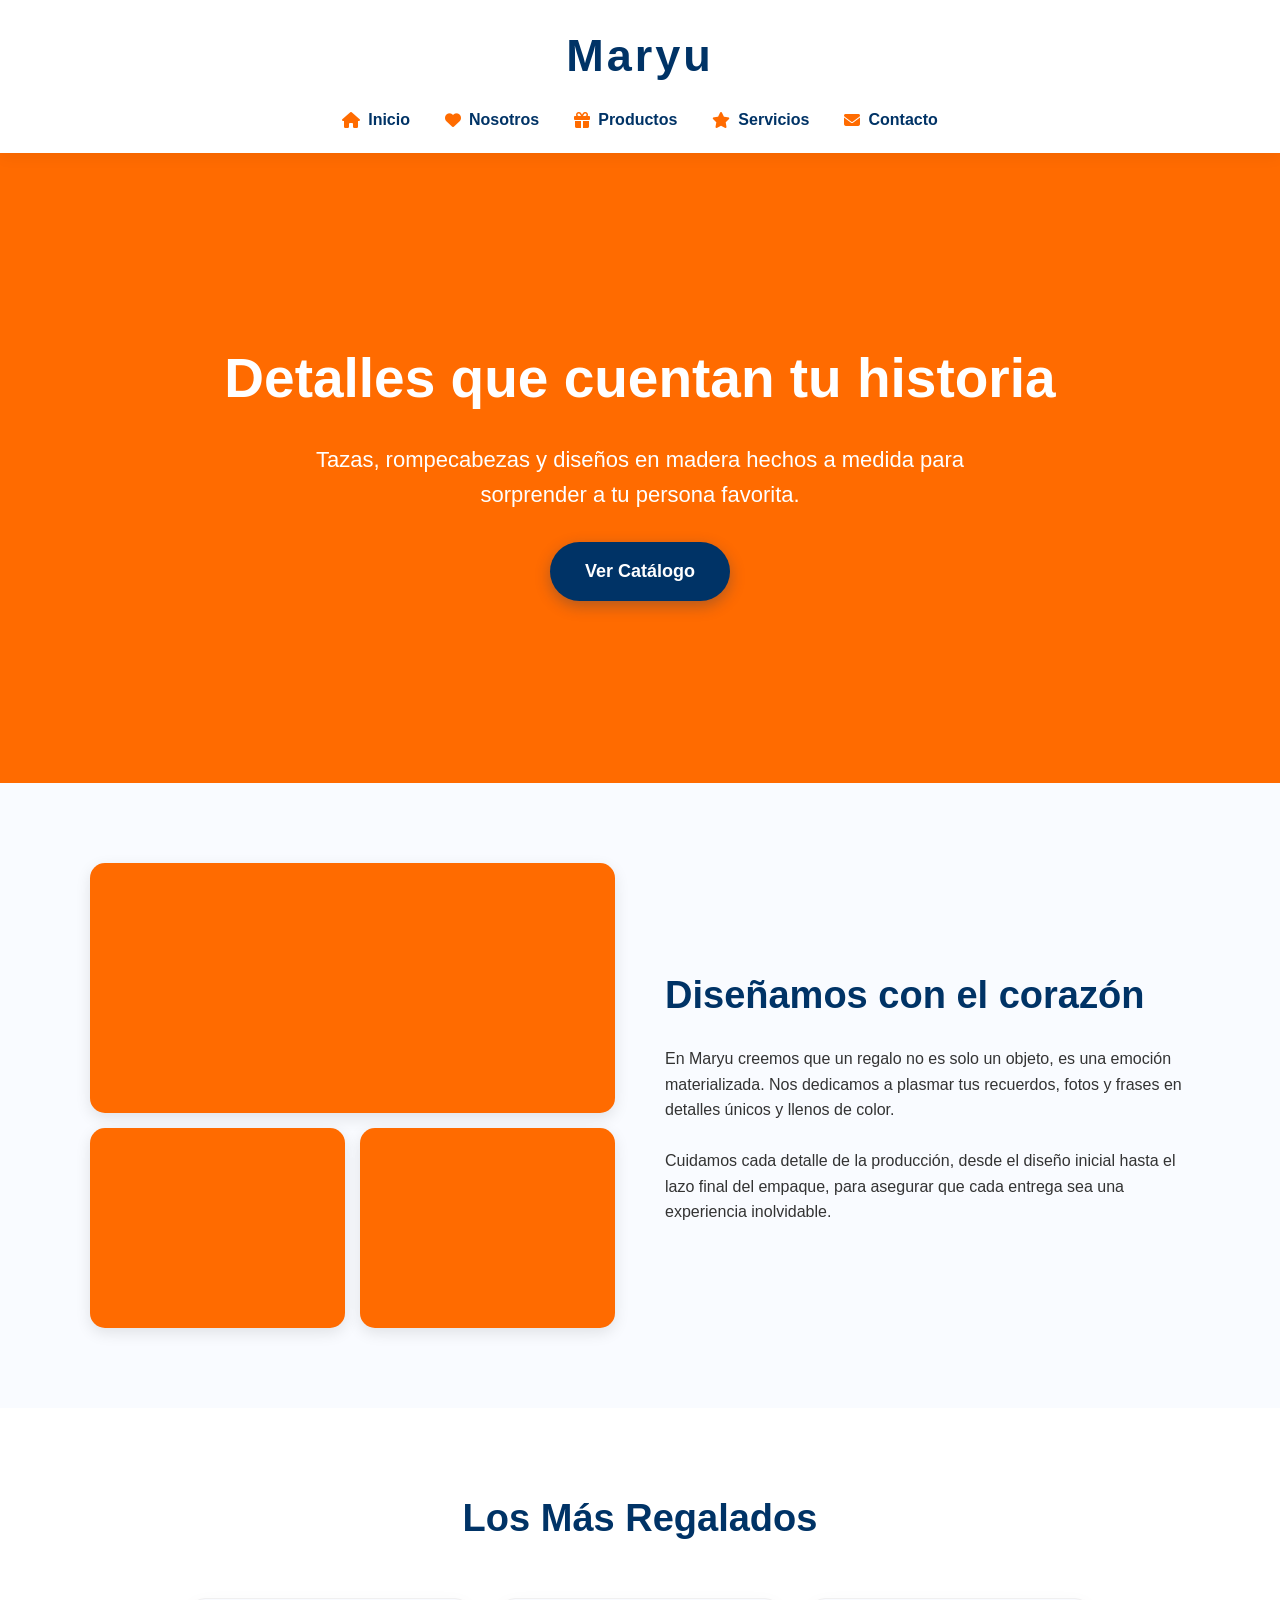
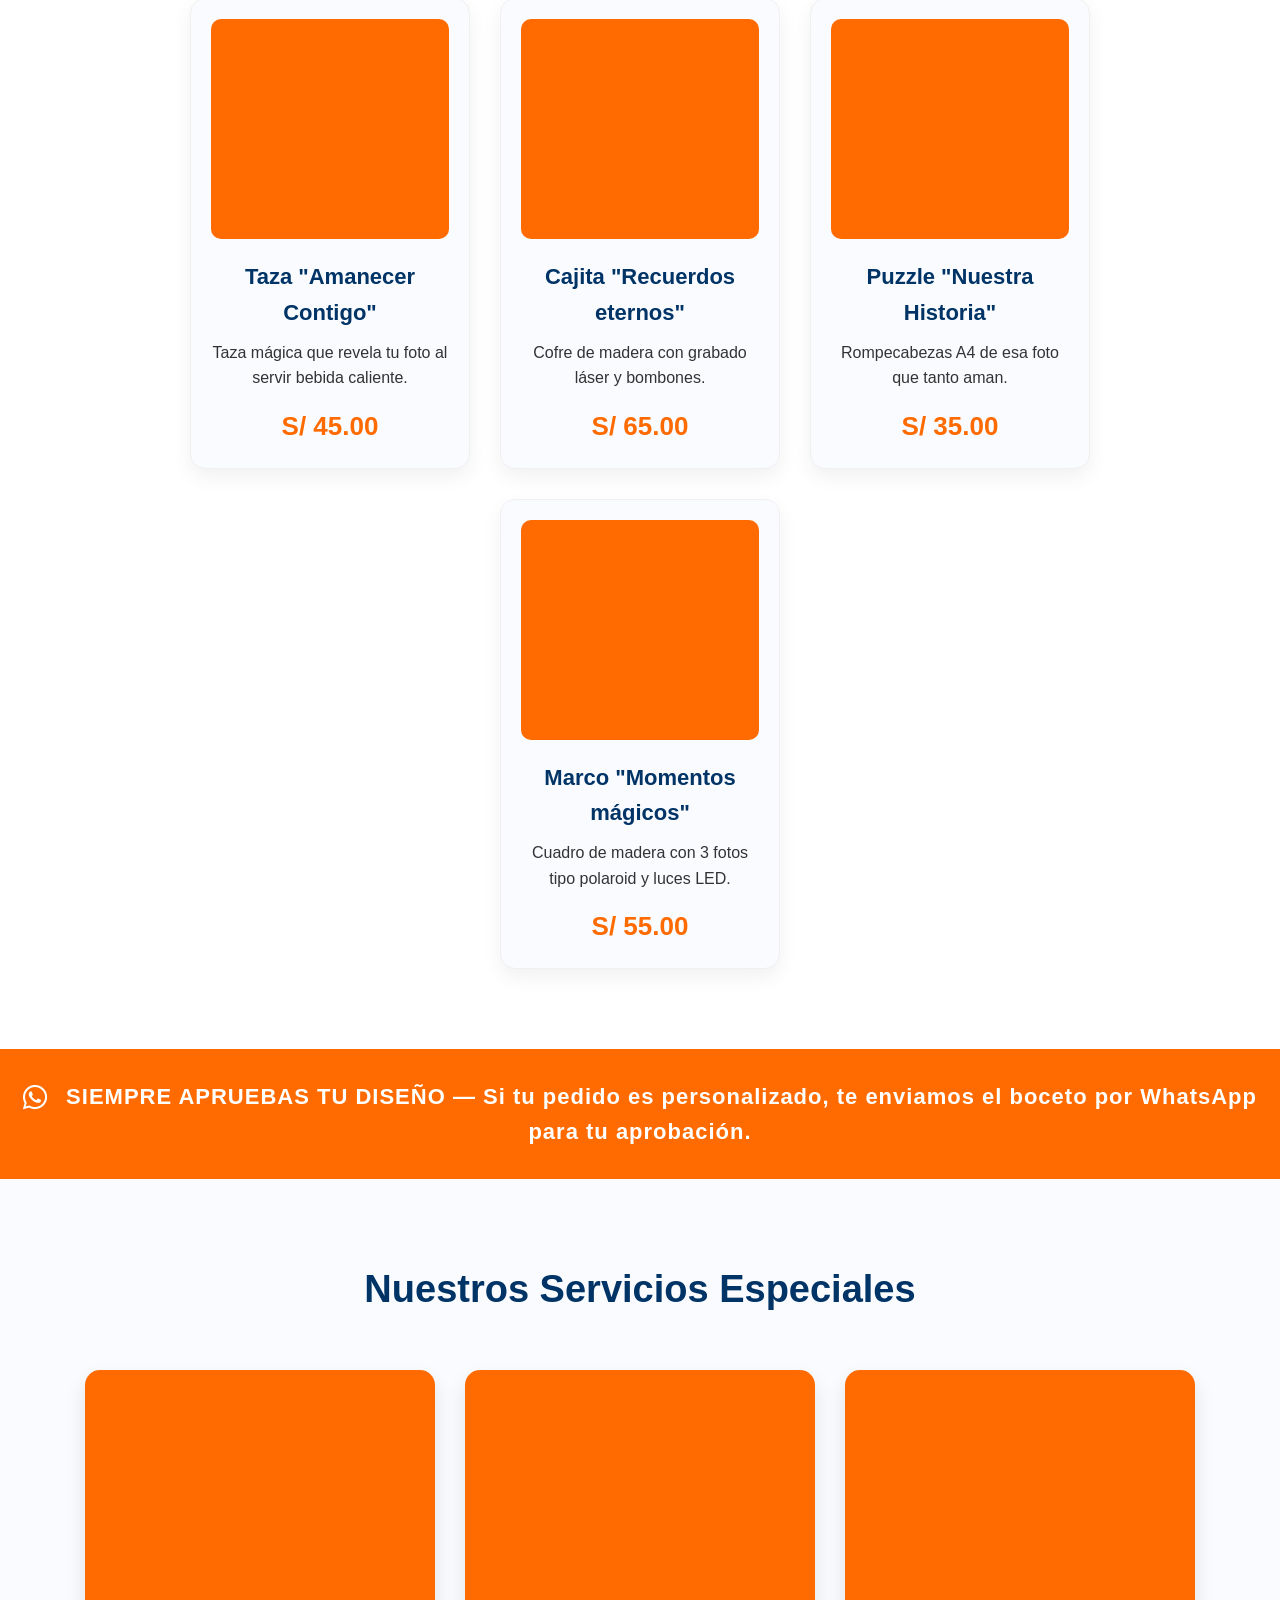
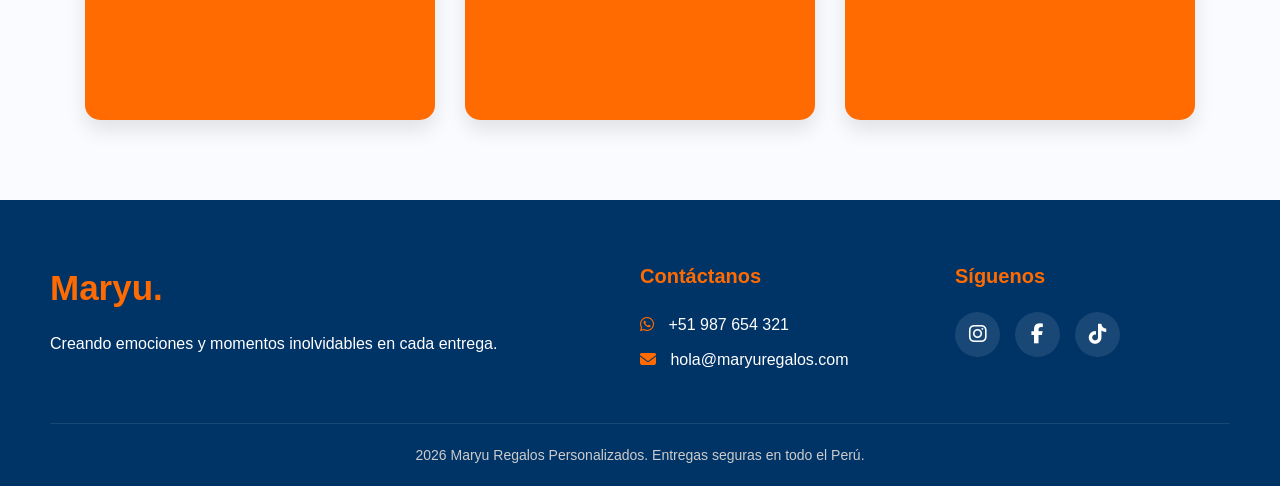
==== index.html @ 3fa1fb1e "first commit" ====
<!DOCTYPE html>
<html lang="es">
<head>
    <meta charset="UTF-8">
    <meta name="viewport" content="width=device-width, initial-scale=1.0">
    <title>Maryu - Regalos Personalizados</title>
    <link rel="stylesheet" href="style.css">
    <link rel="stylesheet" href="https://cdnjs.cloudflare.com/ajax/libs/font-awesome/6.4.0/css/all.min.css">
    
</head>
<body>

    <header>
        <div class="logo">Maryu</div>
        <nav>
            <ul class="nav-links">
                <li><a href="#inicio"><i class="fas fa-home"></i> Inicio</a></li>
                <li><a href="#nosotros"><i class="fas fa-heart"></i> Nosotros</a></li>
                <li><a href="#productos"><i class="fas fa-gift"></i> Productos</a></li>
                <li><a href="#servicios"><i class="fas fa-star"></i> Servicios</a></li>
                <li><a href="#contactos"><i class="fas fa-envelope"></i> Contacto</a></li>
            </ul>
        </nav>
    </header>

    <main>
        
        <section id="inicio" class="hero">
            <h1>Detalles que cuentan tu historia</h1>
            <p>Tazas, rompecabezas y diseños en madera hechos a medida para sorprender a tu persona favorita.</p>
            <a href="#productos" class="btn-principal">Ver Catálogo</a>
        </section>

        <section id="nosotros">
            <div class="nosotros-img-grid">
                <div class="caja-naranja img-1"></div>
                <div class="caja-naranja img-2"></div>
                <div class="caja-naranja img-3"></div>
            </div>
            <div class="nosotros-texto">
                <h2>Diseñamos con el corazón</h2>
                <p>En Maryu creemos que un regalo no es solo un objeto, es una emoción materializada. Nos dedicamos a plasmar tus recuerdos, fotos y frases en detalles únicos y llenos de color.</p>
                <br>
                <p>Cuidamos cada detalle de la producción, desde el diseño inicial hasta el lazo final del empaque, para asegurar que cada entrega sea una experiencia inolvidable.</p>
            </div>
        </section>

        <section id="productos">
            <h2 class="titulo-seccion">Los Más Regalados</h2>
            <div class="productos-grid">
                
                <div class="producto-card">
                    <div class="caja-naranja img-producto"></div>
                    <h3>Taza "Amanecer Contigo"</h3>
                    <p>Taza mágica que revela tu foto al servir bebida caliente.</p>
                    <p class="precio">S/ 45.00</p>
                </div>

                <div class="producto-card">
                    <div class="caja-naranja img-producto"></div>
                    <h3>Cajita "Recuerdos eternos"</h3>
                    <p>Cofre de madera con grabado láser y bombones.</p>
                    <p class="precio">S/ 65.00</p>
                </div>

                <div class="producto-card">
                    <div class="caja-naranja img-producto"></div>
                    <h3>Puzzle "Nuestra Historia"</h3>
                    <p>Rompecabezas A4 de esa foto que tanto aman.</p>
                    <p class="precio">S/ 35.00</p>
                </div>

                <div class="producto-card">
                    <div class="caja-naranja img-producto"></div>
                    <h3>Marco "Momentos mágicos"</h3>
                    <p>Cuadro de madera con 3 fotos tipo polaroid y luces LED.</p>
                    <p class="precio">S/ 55.00</p>
                </div>
            </div>
        </section>

        <section class="banner-aprobacion">
            <i class="fab fa-whatsapp"></i> SIEMPRE APRUEBAS TU DISEÑO — Si tu pedido es personalizado, te enviamos el boceto por WhatsApp para tu aprobación.
        </section>

        <section id="servicios">
            <h2 class="titulo-seccion">Nuestros Servicios Especiales</h2>
            <div class="servicios-grid">
                
                <div class="servicio-item">
                    <div class="caja-naranja img-servicio"></div>
                    <div class="servicio-overlay">
                        <h3>Regalos Corporativos</h3>
                        <p>Sorprende a tu equipo con detalles elegantes que refuerzan tu marca.</p>
                        <a href="#" class="btn-outline">Saber más</a>
                    </div>
                </div>

                <div class="servicio-item">
                    <div class="caja-naranja img-servicio"></div>
                    <div class="servicio-overlay">
                        <h3>Fechas Especiales</h3>
                        <p>Kits armados para cumpleaños, aniversarios o graduaciones.</p>
                        <a href="#" class="btn-outline">Saber más</a>
                    </div>
                </div>

                <div class="servicio-item">
                    <div class="caja-naranja img-servicio"></div>
                    <div class="servicio-overlay">
                        <h3>Arreglos y Flores</h3>
                        <p>Acompaña tus detalles con hermosos arreglos florales frescos.</p>
                        <a href="#" class="btn-outline">Saber más</a>
                    </div>
                </div>

            </div>
        </section>

    </main>

    <footer id="contactos">
        <div class="footer-contenido">
            <div class="footer-info">
                <h2 class="footer-logo">Maryu.</h2>
                <p>Creando emociones y momentos inolvidables en cada entrega.</p>
            </div>
            
            <div class="footer-contacto">
                <h3>Contáctanos</h3>
                <p><i class="fab fa-whatsapp"></i> +51 987 654 321</p>
                <p><i class="fas fa-envelope"></i> hola@maryuregalos.com</p>
            </div>

            <div class="footer-redes">
                <h3>Síguenos</h3>
                <div class="redes-iconos">
                    <a href="#"><i class="fab fa-instagram"></i></a>
                    <a href="#"><i class="fab fa-facebook-f"></i></a>
                    <a href="#"><i class="fab fa-tiktok"></i></a>
                </div>
            </div>
        </div>
        <div class="footer-bottom">
            <p>2026 Maryu Regalos Personalizados. Entregas seguras en todo el Perú.</p>
        </div>
    </footer>

</body>
</html>
---- style.css ----
:root {
--color-fondo: #f9fbff;
--color-texto: #333333;
--color-secundario: #003366;
--color-primario: #ff6b00;
--color-blanco: #ffffff;
--color-oscuro: #1a1a1a;
}

*{
margin: 0;
padding: 0;
box-sizing: border-box;
font-family: 'Segoe UI', Tahoma, Geneva, Verdana, sans-serif;
}

body {
background-color: var(--color-fondo);
color: var(--color-texto);
line-height: 1.6;
}

header {
background-color: var(--color-blanco);
padding: 20px 50px;
display: flex;
flex-direction: column;
align-items: center;
position: sticky;
top: 0;
z-index: 1000;
box-shadow: 0 4px 15px rgba(0,0,0,0.05);
}

.logo {
font-size: 45px;
font-weight: 900;
color: var(--color-secundario);
letter-spacing: 3px;
margin-bottom: 15px;
}

.nav-links {
display: flex;
list-style: none;
gap: 35px;
}

.nav-links a {
text-decoration: none;
color: var(--color-secundario);
font-weight: 600;
font-size: 16px;
transition: color 0.3s;
display: flex;
align-items: center;
gap: 8px;
}

.nav-links a i {
color: var(--color-primario);
}

.nav-links a:hover {
color: var(--color-primario);
}

#inicio {
height: 70vh;
background-color: var(--color-primario);
display: flex;
flex-direction: column;
justify-content: center;
align-items: center;
text-align: center;
color: var(--color-blanco);
padding: 0 20px;
}

.hero h1 {
font-size: 55px;
margin-bottom: 20px;
font-weight: 800;
}

.hero p {
font-size: 22px;
max-width: 700px;
margin-bottom: 30px;
}

.btn-principal {
background-color: var(--color-secundario);
color: var(--color-blanco);
padding: 15px 35px;
text-decoration: none;
font-size: 18px;
font-weight: bold;
border-radius: 30px;
transition: transform 0.3s, background 0.3s;
box-shadow: 0 5px 15px rgba(0, 51, 102, 0.3);
}

.btn-principal:hover {
background-color: var(--color-oscuro);
transform: translateY(-3px);
}

.caja-naranja {
background-color: var(--color-primario);
width: 100%;
}

#nosotros {
padding: 80px 50px;
display: flex;
align-items: center;
gap: 50px;
max-width: 1200px;
margin: 0 auto;
}

.nosotros-img-grid {
flex: 1;
display: grid;
grid-template-columns: 1fr 1fr;
gap: 15px;
}

.nosotros-img-grid .caja-naranja {
border-radius: 15px;
box-shadow: 0 5px 15px rgba(0,0,0,0.1);
}

.img-1 {
grid-column: 1 / 3;
height: 250px;
}

.img-2, .img-3 {
height: 200px;
}

.nosotros-texto {
flex: 1;
}

.nosotros-texto h2 {
font-size: 38px;
color: var(--color-secundario);
margin-bottom: 20px;
font-weight: 800;
}

/* 6. SECCIÓN: PRODUCTOS */
#productos {
padding: 80px 50px;
background-color: var(--color-blanco);
text-align: center;
}

.titulo-seccion {
font-size: 38px;
color: var(--color-secundario);
margin-bottom: 50px;
font-weight: 800;
}

.productos-grid {
display: flex;
justify-content: center;
gap: 30px;
max-width: 1300px;
margin: 0 auto;
flex-wrap: wrap;
}

.producto-card {
background-color: var(--color-fondo);
padding: 20px;
border-radius: 15px;
width: 280px;
box-shadow: 0 8px 20px rgba(0,0,0,0.06);
transition: transform 0.3s;
border: 1px solid #f0f0f0;
}

.producto-card:hover {
transform: translateY(-10px);
border-color: var(--color-primario);
}

.img-producto {
height: 220px;
border-radius: 10px;
margin-bottom: 20px;
}

.producto-card h3 {
color: var(--color-secundario);
font-size: 22px;
margin-bottom: 10px;
}

.producto-card .precio {
color: var(--color-primario);
font-size: 26px;
font-weight: 900;
margin-top: 15px;
}

/* 7. BANNER PEQUEÑO */
.banner-aprobacion {
background-color: var(--color-primario);
color: var(--color-blanco);
text-align: center;
padding: 30px 20px;
font-size: 22px;
font-weight: 900;
letter-spacing: 1px;
}

.banner-aprobacion i {
font-size: 28px;
margin-right: 10px;
vertical-align: middle;
}

/* 8. SECCIÓN: SERVICIOS */
#servicios {
padding: 80px 50px;
text-align: center;
}

.servicios-grid {
display: flex;
justify-content: center;
gap: 30px;
max-width: 1200px;
margin: 0 auto;
flex-wrap: wrap;
}

.servicio-item {
position: relative;
width: 350px;
height: 350px;
border-radius: 15px;
overflow: hidden;
cursor: pointer;
box-shadow: 0 10px 20px rgba(0,0,0,0.1);
}

.img-servicio {
height: 100%;
transition: transform 0.5s ease;
}

.servicio-overlay {
position: absolute;
top: 0;
left: 0;
width: 100%;
height: 100%;
background-color: rgba(0, 51, 102, 0.9);
color: var(--color-blanco);
display: flex;
flex-direction: column;
justify-content: center;
align-items: center;
padding: 40px;
opacity: 0;
transition: opacity 0.4s ease;
}

.servicio-item:hover .servicio-overlay {
opacity: 1;
}

.servicio-item:hover .img-servicio {
transform: scale(1.1);
}

.servicio-overlay h3 {
font-size: 26px;
margin-bottom: 15px;
color: var(--color-primario);
}

.servicio-overlay p {
font-size: 16px;
margin-bottom: 25px;
}

.btn-outline {
border: 2px solid var(--color-primario);
color: var(--color-blanco);
background: var(--color-primario);
padding: 10px 25px;
font-weight: bold;
border-radius: 25px;
text-decoration: none;
transition: 0.3s;
}

.btn-outline:hover {
background: transparent;
color: var(--color-primario);
}

/* 9. FOOTER COMPLETO */
#contactos {
background-color: var(--color-secundario);
color: var(--color-blanco);
padding: 60px 50px 20px 50px;
}

.footer-contenido {
display: flex;
justify-content: space-between;
max-width: 1200px;
margin: 0 auto;
flex-wrap: wrap;
gap: 40px;
margin-bottom: 40px;
}

.footer-info {
flex: 2;
min-width: 300px;
}

.footer-logo {
font-size: 35px;
font-weight: 900;
color: var(--color-primario);
margin-bottom: 15px;
}

.footer-contacto, .footer-redes {
flex: 1;
min-width: 200px;
}

.footer-contacto h3, .footer-redes h3 {
color: var(--color-primario);
font-size: 20px;
margin-bottom: 20px;
}

.footer-contacto p {
margin-bottom: 10px;
font-size: 16px;
}

.footer-contacto i {
margin-right: 10px;
color: var(--color-primario);
}

.redes-iconos {
display: flex;
gap: 15px;
}

.redes-iconos a {
color: var(--color-blanco);
background-color: rgba(255, 255, 255, 0.1);
width: 45px;
height: 45px;
display: flex;
justify-content: center;
align-items: center;
border-radius: 50%;
text-decoration: none;
font-size: 20px;
transition: 0.3s;
}

.redes-iconos a:hover {
background-color: var(--color-primario);
transform: translateY(-5px);
}

.footer-bottom {
text-align: center;
padding-top: 20px;
border-top: 1px solid rgba(255, 255, 255, 0.1);
font-size: 14px;
color: #cccccc;
}
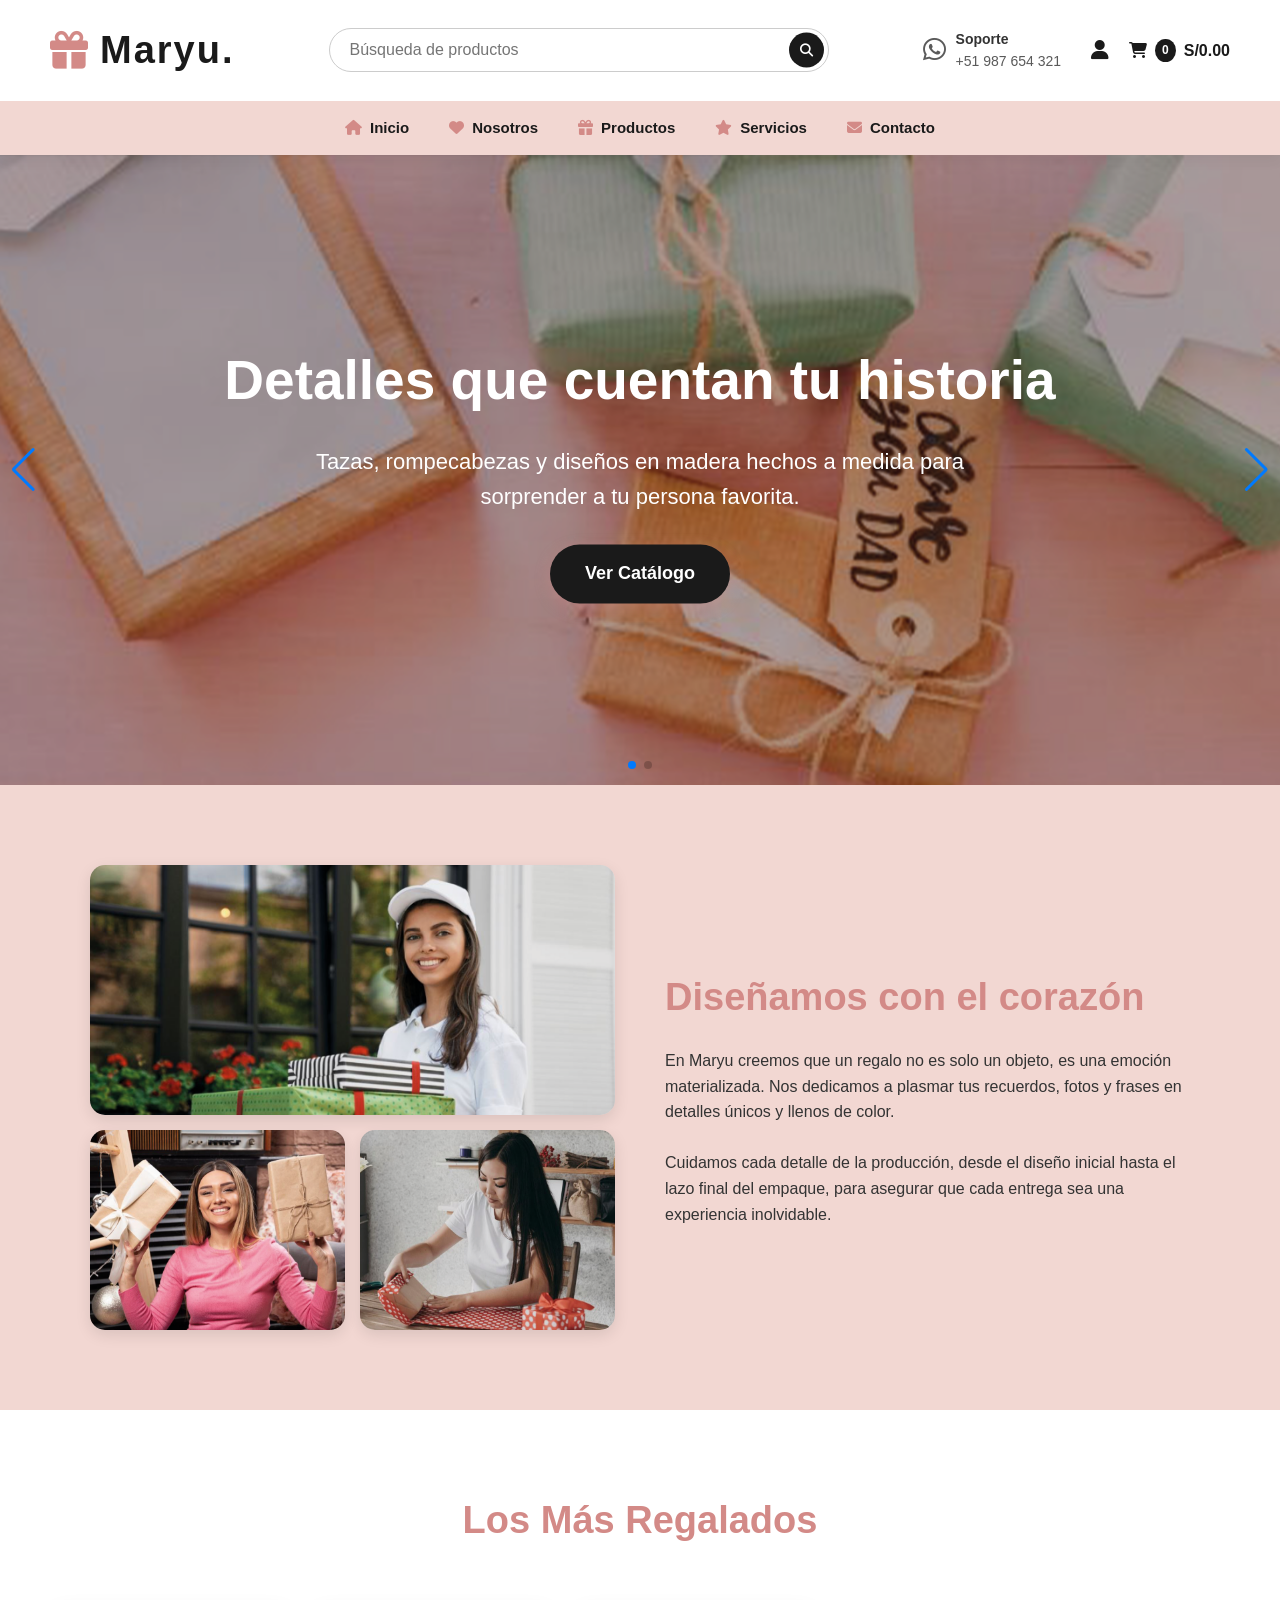
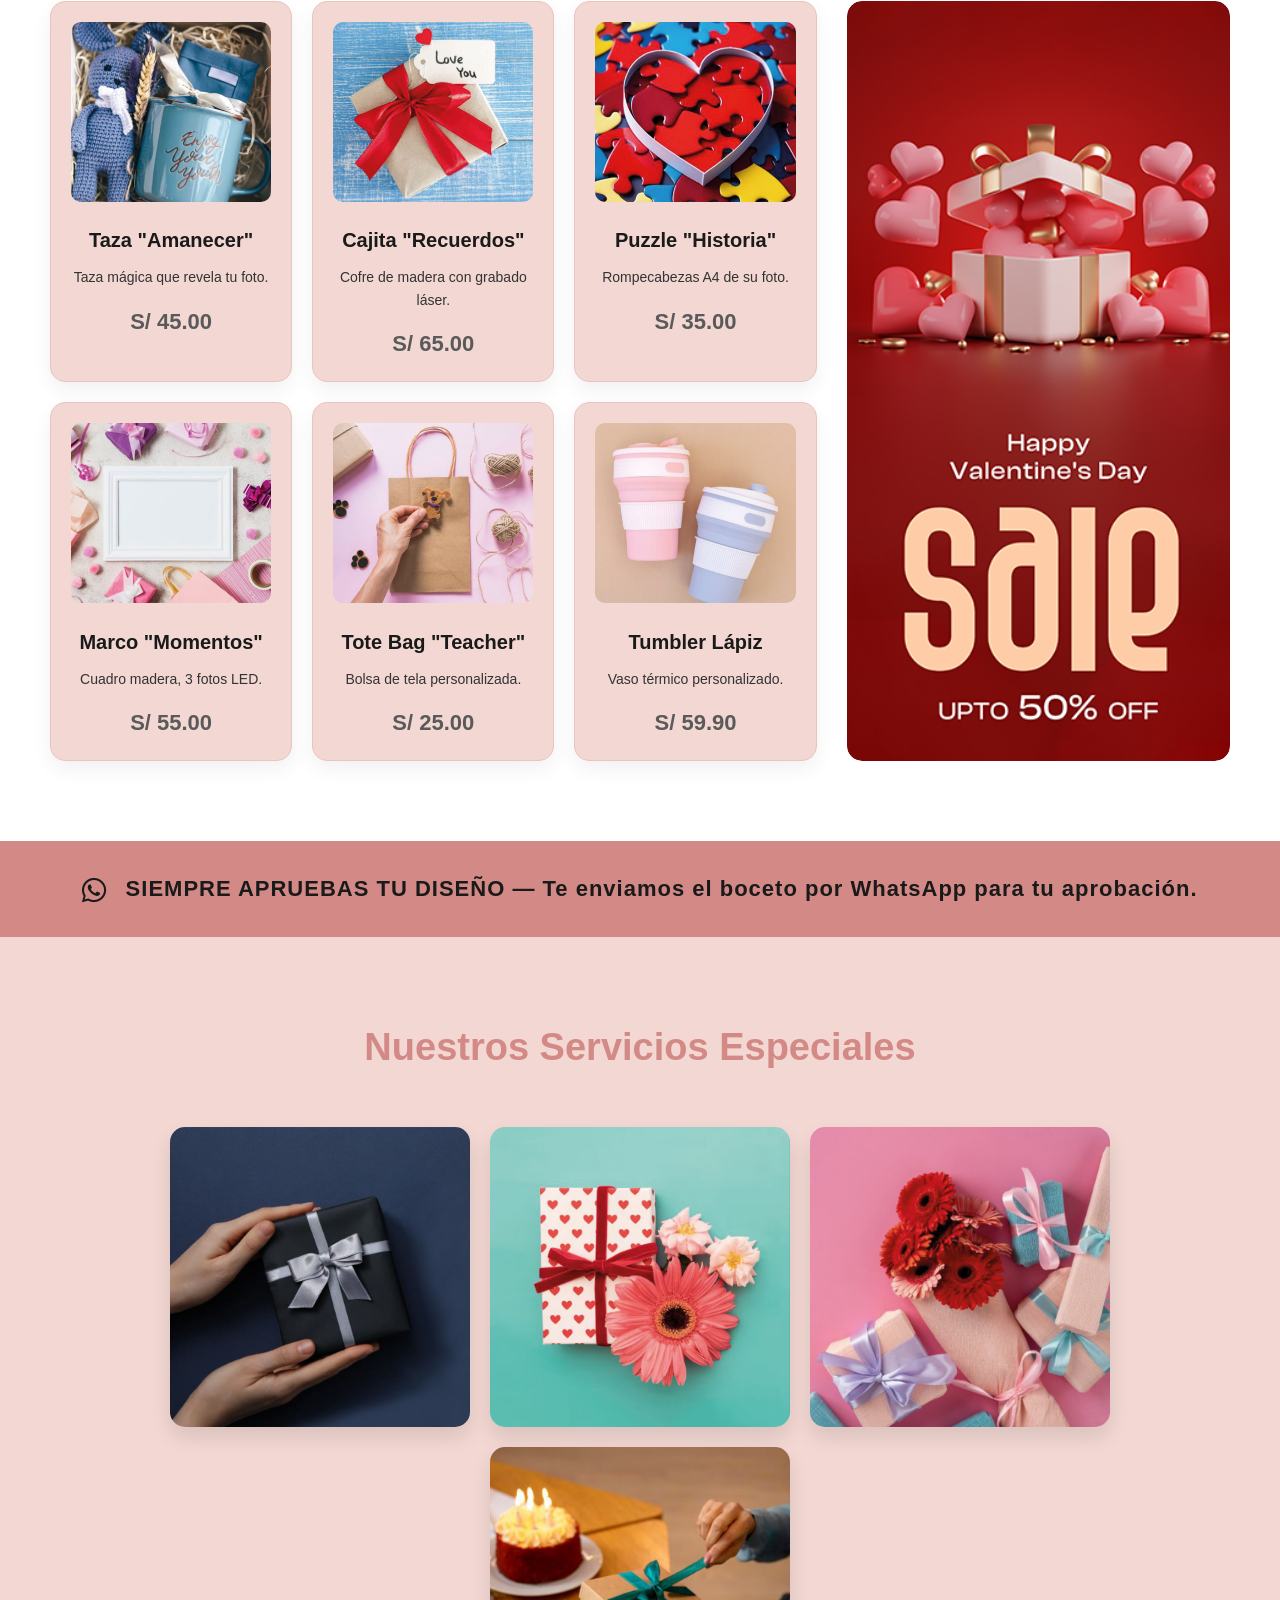
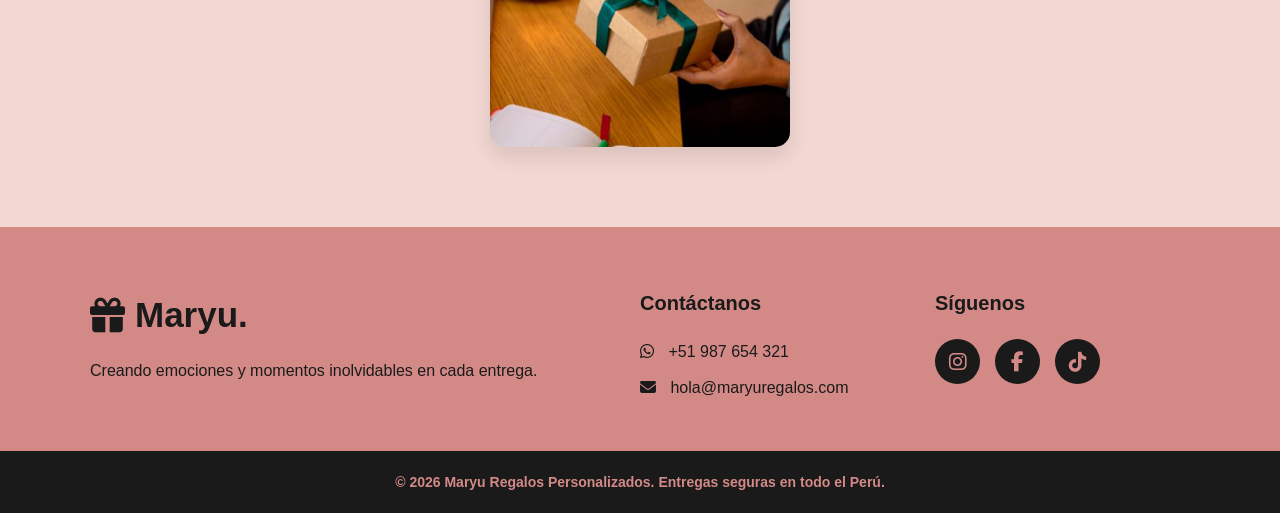
==== commit 42fb5aae: "Entrega final completa - proyecto web Maryu" ====
--- a/index.html
+++ b/index.html
@@ -5,39 +5,87 @@
     <meta name="viewport" content="width=device-width, initial-scale=1.0">
     <title>Maryu - Regalos Personalizados</title>
     <link rel="stylesheet" href="style.css">
+    <link href="https://fonts.googleapis.com/css2?family=Poppins:wght@300;400;600;800&display=swap" rel="stylesheet">
     <link rel="stylesheet" href="https://cdnjs.cloudflare.com/ajax/libs/font-awesome/6.4.0/css/all.min.css">
-    
+    <link rel="stylesheet" href="https://cdn.jsdelivr.net/npm/swiper@10/swiper-bundle.min.css">
+    <link href="https://unpkg.com/aos@2.3.1/dist/aos.css" rel="stylesheet"/>
 </head>
 <body>
 
     <header>
-        <div class="logo">Maryu</div>
-        <nav>
+        <div class="header-top">
+           
+            <div class="logo"><i class="fas fa-gift"></i> Maryu.</div>
+            
+            <div class="search-bar">
+                <input type="text" placeholder="Búsqueda de productos">
+                <button type="submit"><i class="fas fa-search"></i></button>
+            </div>
+            
+            <div class="header-right">
+                <div class="header-contact">
+                    <i class="fab fa-whatsapp"></i>
+                    <div class="contact-text">
+                        <span class="contact-title">Soporte</span>
+                        <span class="contact-number">+51 987 654 321</span>
+                    </div>
+                </div>
+                <div class="header-user-cart">
+                    <a href="#"><i class="fas fa-user"></i></a>
+                    <a href="#" class="cart-link">
+                        <i class="fas fa-shopping-cart"></i> 
+                        <span class="cart-count">0</span> S/0.00
+                    </a>
+                </div>
+            </div>
+        </div>
+        
+        <nav class="header-nav">
             <ul class="nav-links">
-                <li><a href="#inicio"><i class="fas fa-home"></i> Inicio</a></li>
-                <li><a href="#nosotros"><i class="fas fa-heart"></i> Nosotros</a></li>
-                <li><a href="#productos"><i class="fas fa-gift"></i> Productos</a></li>
-                <li><a href="#servicios"><i class="fas fa-star"></i> Servicios</a></li>
-                <li><a href="#contactos"><i class="fas fa-envelope"></i> Contacto</a></li>
+                <li><a href="index.html"><i class="fas fa-home"></i> Inicio</a></li>
+                <li><a href="nosotros.html"><i class="fas fa-heart"></i> Nosotros</a></li>
+                <li><a href="productos.html"><i class="fas fa-gift"></i> Productos</a></li>
+                <li><a href="servicios.html"><i class="fas fa-star"></i> Servicios</a></li>
+                <li><a href="contactos.html"><i class="fas fa-envelope"></i> Contacto</a></li>
             </ul>
         </nav>
     </header>
 
     <main>
         
-        <section id="inicio" class="hero">
-            <h1>Detalles que cuentan tu historia</h1>
-            <p>Tazas, rompecabezas y diseños en madera hechos a medida para sorprender a tu persona favorita.</p>
-            <a href="#productos" class="btn-principal">Ver Catálogo</a>
+        <section id="inicio">
+            <div class="swiper mySwiper">
+                <div class="swiper-wrapper">
+                    <div class="swiper-slide slide-1">
+                        <div class="slide-content">
+                            <h1>Detalles que cuentan tu historia</h1>
+                            <p>Tazas, rompecabezas y diseños en madera hechos a medida para sorprender a tu persona favorita.</p>
+                            <a href="productos.html" class="btn-principal">Ver Catálogo</a>
+                        </div>
+                    </div>
+                    <div class="swiper-slide slide-2">
+                        <div class="slide-content">
+                            <h1>Regalos diseñados con el corazón</h1>
+                            <p>Creamos emociones materializadas en madera y color. Cada detalle está pensado especialmente para ti.</p>
+                            <a href="nosotros.html" class="btn-principal">Conoce Más</a>
+                        </div>
+                    </div>
+                </div>
+                <div class="swiper-pagination"></div>
+                <div class="swiper-button-next"></div>
+                <div class="swiper-button-prev"></div>
+            </div>
         </section>
 
         <section id="nosotros">
-            <div class="nosotros-img-grid">
-                <div class="caja-naranja img-1"></div>
-                <div class="caja-naranja img-2"></div>
-                <div class="caja-naranja img-3"></div>
-            </div>
-            <div class="nosotros-texto">
+        
+            <div class="nosotros-img-grid" data-aos="fade-right">
+                <img src="IMG/nosotros-1.png" alt="Regalo especial" class="img-1">
+                <img src="IMG/nosotros-2.png" alt="Caja decorada" class="img-2">
+                <img src="IMG/nosotros-3.png" alt="Detalle en madera" class="img-3">
+            </div>
+         
+            <div class="nosotros-texto" data-aos="fade-left">
                 <h2>Diseñamos con el corazón</h2>
                 <p>En Maryu creemos que un regalo no es solo un objeto, es una emoción materializada. Nos dedicamos a plasmar tus recuerdos, fotos y frases en detalles únicos y llenos de color.</p>
                 <br>
@@ -46,71 +94,105 @@
         </section>
 
         <section id="productos">
-            <h2 class="titulo-seccion">Los Más Regalados</h2>
-            <div class="productos-grid">
+            <h2 class="titulo-seccion" data-aos="fade-up">Los Más Regalados</h2>
+            <div class="productos-layout">
                 
-                <div class="producto-card">
-                    <div class="caja-naranja img-producto"></div>
-                    <h3>Taza "Amanecer Contigo"</h3>
-                    <p>Taza mágica que revela tu foto al servir bebida caliente.</p>
-                    <p class="precio">S/ 45.00</p>
-                </div>
-
-                <div class="producto-card">
-                    <div class="caja-naranja img-producto"></div>
-                    <h3>Cajita "Recuerdos eternos"</h3>
-                    <p>Cofre de madera con grabado láser y bombones.</p>
-                    <p class="precio">S/ 65.00</p>
-                </div>
-
-                <div class="producto-card">
-                    <div class="caja-naranja img-producto"></div>
-                    <h3>Puzzle "Nuestra Historia"</h3>
-                    <p>Rompecabezas A4 de esa foto que tanto aman.</p>
-                    <p class="precio">S/ 35.00</p>
-                </div>
-
-                <div class="producto-card">
-                    <div class="caja-naranja img-producto"></div>
-                    <h3>Marco "Momentos mágicos"</h3>
-                    <p>Cuadro de madera con 3 fotos tipo polaroid y luces LED.</p>
-                    <p class="precio">S/ 55.00</p>
-                </div>
-            </div>
-        </section>
-
+                <div class="productos-grid-6">
+                    
+                    <div class="producto-card" data-aos="fade-up">
+                        <img src="IMG/regalos-1.png" alt="Taza blanca" class="img-producto">
+                        <h3>Taza "Amanecer"</h3>
+                        <p>Taza mágica que revela tu foto.</p>
+                        <p class="precio">S/ 45.00</p>
+                    </div>
+
+                    <div class="producto-card" data-aos="fade-up" data-aos-delay="100">
+                        <img src="IMG/regalos-2.png" alt="Caja de madera" class="img-producto">
+                        <h3>Cajita "Recuerdos"</h3>
+                        <p>Cofre de madera con grabado láser.</p>
+                        <p class="precio">S/ 65.00</p>
+                    </div>
+
+                    <div class="producto-card" data-aos="fade-up" data-aos-delay="200">
+                        <img src="IMG/regalos-3.png" alt="Foto rompecabezas" class="img-producto">
+                        <h3>Puzzle "Historia"</h3>
+                        <p>Rompecabezas A4 de su foto.</p>
+                        <p class="precio">S/ 35.00</p>
+                    </div>
+
+                    <div class="producto-card" data-aos="fade-up">
+                        <img src="IMG/regalos-4.png" alt="Fotos polaroid" class="img-producto">
+                        <h3>Marco "Momentos"</h3>
+                        <p>Cuadro madera, 3 fotos LED.</p>
+                        <p class="precio">S/ 55.00</p>
+                    </div>
+
+                    <div class="producto-card" data-aos="fade-up" data-aos-delay="100">
+                        <img src="IMG/regalos-5.png" alt="Bolso Personalizado" class="img-producto">
+                        <h3>Tote Bag "Teacher"</h3>
+                        <p>Bolsa de tela personalizada.</p>
+                        <p class="precio">S/ 25.00</p>
+                    </div>
+
+                    <div class="producto-card" data-aos="fade-up" data-aos-delay="200">
+                        <img src="IMG/regalos-6.png" alt="Tumbler" class="img-producto">
+                        <h3>Tumbler Lápiz</h3>
+                        <p>Vaso térmico personalizado.</p>
+                        <p class="precio">S/ 59.90</p>
+                    </div>
+
+                </div>
+
+  
+                <div class="productos-banner-derecho" data-aos="fade-left">
+                    <img src="IMG/banner-regalo.png" alt="Porque un detalle marca la diferencia" class="img-banner-vertical">
+                </div>
+
+            </div>
+        </section>
+
+    
         <section class="banner-aprobacion">
-            <i class="fab fa-whatsapp"></i> SIEMPRE APRUEBAS TU DISEÑO — Si tu pedido es personalizado, te enviamos el boceto por WhatsApp para tu aprobación.
+            <i class="fab fa-whatsapp"></i> SIEMPRE APRUEBAS TU DISEÑO — Te enviamos el boceto por WhatsApp para tu aprobación.
         </section>
 
         <section id="servicios">
-            <h2 class="titulo-seccion">Nuestros Servicios Especiales</h2>
-            <div class="servicios-grid">
+            <h2 class="titulo-seccion" data-aos="fade-up">Nuestros Servicios Especiales</h2>
+            <div class="servicios-grid-4">
                 
-                <div class="servicio-item">
-                    <div class="caja-naranja img-servicio"></div>
+                <div class="servicio-item" data-aos="zoom-in">
+                    <img src="IMG/servicios-1.png" alt="Corporativo" class="img-servicio">
                     <div class="servicio-overlay">
                         <h3>Regalos Corporativos</h3>
-                        <p>Sorprende a tu equipo con detalles elegantes que refuerzan tu marca.</p>
-                        <a href="#" class="btn-outline">Saber más</a>
-                    </div>
-                </div>
-
-                <div class="servicio-item">
-                    <div class="caja-naranja img-servicio"></div>
+                        <p>Sorprende a tu equipo.</p>
+                        <a href="servicios.html" class="btn-outline">Saber más</a>
+                    </div>
+                </div>
+
+                <div class="servicio-item" data-aos="zoom-in" data-aos-delay="100">
+                    <img src="IMG/servicios-2.png" alt="Cumpleaños" class="img-servicio">
                     <div class="servicio-overlay">
                         <h3>Fechas Especiales</h3>
-                        <p>Kits armados para cumpleaños, aniversarios o graduaciones.</p>
-                        <a href="#" class="btn-outline">Saber más</a>
-                    </div>
-                </div>
-
-                <div class="servicio-item">
-                    <div class="caja-naranja img-servicio"></div>
-                    <div class="servicio-overlay">
-                        <h3>Arreglos y Flores</h3>
-                        <p>Acompaña tus detalles con hermosos arreglos florales frescos.</p>
-                        <a href="#" class="btn-outline">Saber más</a>
+                        <p>Kits armados para celebrar.</p>
+                        <a href="servicios.html" class="btn-outline">Saber más</a>
+                    </div>
+                </div>
+
+                <div class="servicio-item" data-aos="zoom-in" data-aos-delay="200">
+                    <img src="IMG/servicios-3.png" alt="Flores" class="img-servicio">
+                    <div class="servicio-overlay">
+                        <h3>Arreglos Florales</h3>
+                        <p>El complemento perfecto.</p>
+                        <a href="servicios.html" class="btn-outline">Saber más</a>
+                    </div>
+                </div>
+
+                <div class="servicio-item" data-aos="zoom-in" data-aos-delay="300">
+                    <img src="IMG/servicios-4.png" alt="Envios" class="img-servicio">
+                    <div class="servicio-overlay">
+                        <h3>Envíos Sorpresa</h3>
+                        <p>Entregamos directo a su puerta.</p>
+                        <a href="servicios.html" class="btn-outline">Saber más</a>
                     </div>
                 </div>
 
@@ -120,9 +202,9 @@
     </main>
 
     <footer id="contactos">
-        <div class="footer-contenido">
+        <div class="footer-top">
             <div class="footer-info">
-                <h2 class="footer-logo">Maryu.</h2>
+                <h2 class="footer-logo"><i class="fas fa-gift"></i> Maryu.</h2>
                 <p>Creando emociones y momentos inolvidables en cada entrega.</p>
             </div>
             
@@ -141,10 +223,39 @@
                 </div>
             </div>
         </div>
+        
         <div class="footer-bottom">
-            <p>2026 Maryu Regalos Personalizados. Entregas seguras en todo el Perú.</p>
+            <p>&copy; 2026 Maryu Regalos Personalizados. Entregas seguras en todo el Perú.</p>
         </div>
     </footer>
 
+    <script src="https://cdn.jsdelivr.net/npm/swiper@10/swiper-bundle.min.js"></script>
+    <script>
+        var swiper = new Swiper(".mySwiper", {
+            loop: true,
+            effect: "fade",
+            autoplay: {
+                delay: 4000,
+                disableOnInteraction: false,
+            },
+            pagination: {
+                el: ".swiper-pagination",
+                clickable: true,
+            },
+            navigation: {
+                nextEl: ".swiper-button-next",
+                prevEl: ".swiper-button-prev",
+            },
+        });
+    </script>
+
+    <script src="https://unpkg.com/aos@2.3.1/dist/aos.js"></script>
+    <script>
+        AOS.init({
+            duration: 800, 
+            once: true
+        });
+    </script>
+
 </body>
 </html>
--- a/style.css
+++ b/style.css
@@ -1,10 +1,11 @@
 :root {
---color-fondo: #f9fbff;
---color-texto: #333333;
---color-secundario: #003366;
---color-primario: #ff6b00;
+--color-fondo: #f2d7d2;
+--color-secundario: #ebc3bd;
+--color-primario: #d38a87;
 --color-blanco: #ffffff;
 --color-oscuro: #1a1a1a;
+--color-texto: #333333;
+--color-plomo: #5a5a5a;
 }
 
 *{
@@ -22,35 +23,153 @@
 
 header {
 background-color: var(--color-blanco);
-padding: 20px 50px;
 display: flex;
 flex-direction: column;
-align-items: center;
 position: sticky;
 top: 0;
 z-index: 1000;
 box-shadow: 0 4px 15px rgba(0,0,0,0.05);
 }
 
+.header-top {
+display: flex;
+justify-content: space-between;
+align-items: center;
+padding: 20px 50px;
+max-width: 1400px;
+margin: 0 auto;
+width: 100%;
+}
+
 .logo {
-font-size: 45px;
+font-size: 38px;
 font-weight: 900;
-color: var(--color-secundario);
-letter-spacing: 3px;
-margin-bottom: 15px;
+color: var(--color-oscuro);
+letter-spacing: 2px;
+display: flex;
+align-items: center;
+gap: 10px;
+}
+
+.logo i {
+color: var(--color-primario);
+}
+
+.search-bar {
+display: flex;
+flex: 1;
+max-width: 500px;
+margin: 0 30px;
+position: relative;
+}
+
+.search-bar input {
+width: 100%;
+padding: 12px 20px;
+border: 1px solid #ccc;
+border-radius: 30px;
+font-size: 16px;
+outline: none;
+}
+
+.search-bar button {
+position: absolute;
+right: 5px;
+top: 50%;
+transform: translateY(-50%);
+background-color: var(--color-oscuro);
+color: var(--color-blanco);
+border: none;
+border-radius: 50%;
+width: 35px;
+height: 35px;
+cursor: pointer;
+}
+
+.header-right {
+display: flex;
+align-items: center;
+gap: 30px;
+}
+
+.header-contact {
+display: flex;
+align-items: center;
+gap: 10px;
+}
+
+.header-contact i {
+font-size: 26px;
+color: var(--color-plomo);
+}
+
+.contact-text {
+display: flex;
+flex-direction: column;
+}
+
+.contact-title {
+font-weight: bold;
+font-size: 14px;
+color: var(--color-texto);
+}
+
+.contact-number {
+font-size: 14px;
+color: var(--color-plomo);
+}
+
+.header-user-cart {
+display: flex;
+align-items: center;
+gap: 20px;
+}
+
+.header-user-cart a {
+color: var(--color-oscuro);
+text-decoration: none;
+font-size: 20px;
+display: flex;
+align-items: center;
+gap: 8px;
+font-weight: bold;
+transition: color 0.3s;
+}
+
+.header-user-cart a:hover {
+color: var(--color-primario);
+}
+
+.cart-link {
+font-size: 16px !important;
+}
+
+.cart-count {
+background-color: var(--color-oscuro);
+color: var(--color-blanco);
+font-size: 12px;
+padding: 2px 7px;
+border-radius: 50%;
+}
+
+.header-nav {
+background-color: var(--color-fondo);
+padding: 15px 50px;
+display: flex;
+justify-content: center;
 }
 
 .nav-links {
 display: flex;
 list-style: none;
-gap: 35px;
+gap: 40px;
 }
 
 .nav-links a {
 text-decoration: none;
-color: var(--color-secundario);
+color: var(--color-oscuro);
 font-weight: 600;
-font-size: 16px;
+font-size: 15px;
 transition: color 0.3s;
 display: flex;
 align-items: center;
@@ -67,30 +186,71 @@
 
 #inicio {
 height: 70vh;
-background-color: var(--color-primario);
+width: 100%;
+display: block;
+}
+
+.swiper {
+width: 100%;
+height: 100%;
+}
+
+.swiper-slide {
+background-size: cover;
+background-position: center;
+position: relative;
+}
+
+.swiper-slide::before {
+content: '';
+position: absolute;
+top: 0;
+left: 0;
+width: 100%;
+height: 100%;
+background: rgba(51, 26, 25, 0.4);
+z-index: 1;
+}
+
+.slide-1 { background-image: url('IMG/banner-1.png'); }
+.slide-2 { background-image: url('IMG/banner-2.png'); }
+
+.slide-content {
+position: absolute;
+top: 50%;
+left: 50%;
+transform: translate(-50%, -50%);
+z-index: 2;
 display: flex;
 flex-direction: column;
 justify-content: center;
 align-items: center;
+width: 100%;
 text-align: center;
 color: var(--color-blanco);
 padding: 0 20px;
 }
 
-.hero h1 {
+.slide-content h1 {
 font-size: 55px;
 margin-bottom: 20px;
 font-weight: 800;
 }
 
-.hero p {
+.slide-content p {
 font-size: 22px;
 max-width: 700px;
-margin-bottom: 30px;
-}
+margin: 0 auto 30px auto;
+}
+
+.swiper-button-next,
+.swiper-button-prev { color: var(--color-blanco); }
+
+.swiper-pagination-bullet-active { background-color: var(--color-primario); }
 
 .btn-principal {
-background-color: var(--color-secundario);
+display: inline-block;
+background-color: var(--color-oscuro);
 color: var(--color-blanco);
 padding: 15px 35px;
 text-decoration: none;
@@ -98,17 +258,12 @@
 font-weight: bold;
 border-radius: 30px;
 transition: transform 0.3s, background 0.3s;
-box-shadow: 0 5px 15px rgba(0, 51, 102, 0.3);
+box-shadow: 0 5px 15px rgba(211, 138, 135, 0.4);
 }
 
 .btn-principal:hover {
-background-color: var(--color-oscuro);
+background-color: var(--color-plomo);
 transform: translateY(-3px);
-}
-
-.caja-naranja {
-background-color: var(--color-primario);
-width: 100%;
 }
 
 #nosotros {
@@ -127,32 +282,35 @@
 gap: 15px;
 }
 
-.nosotros-img-grid .caja-naranja {
+.nosotros-img-grid img {
+width: 100%;
+object-fit: cover;
 border-radius: 15px;
 box-shadow: 0 5px 15px rgba(0,0,0,0.1);
-}
-
-.img-1 {
-grid-column: 1 / 3;
-height: 250px;
-}
-
-.img-2, .img-3 {
-height: 200px;
-}
-
-.nosotros-texto {
-flex: 1;
-}
+transition: transform 0.4s ease;
+}
+
+.nosotros-img-grid img:hover { transform: scale(1.03); }
+
+.img-1 { grid-column: 1 / 3; height: 250px; }
+.img-2, .img-3 { height: 200px; }
+
+.nosotros-texto { flex: 1; }
 
 .nosotros-texto h2 {
 font-size: 38px;
-color: var(--color-secundario);
+color: var(--color-primario);
 margin-bottom: 20px;
 font-weight: 800;
 }
 
-/* 6. SECCIÓN: PRODUCTOS */
+.nosotros-texto p {
+font-weight: 400;
+color: var(--color-texto);
+}
+
+/*PRODUCTOS*/
+
 #productos {
 padding: 80px 50px;
 background-color: var(--color-blanco);
@@ -161,28 +319,37 @@
 
 .titulo-seccion {
 font-size: 38px;
-color: var(--color-secundario);
+color: var(--color-primario);
 margin-bottom: 50px;
 font-weight: 800;
-}
-
-.productos-grid {
-display: flex;
-justify-content: center;
+text-align: center;
+width: 100%;
+}
+
+.productos-layout {
+display: flex;
 gap: 30px;
-max-width: 1300px;
+max-width: 1400px;
 margin: 0 auto;
-flex-wrap: wrap;
+align-items: stretch;
+}
+
+.productos-grid-6 {
+flex: 2;
+display: grid;
+grid-template-columns: repeat(3, 1fr);
+gap: 20px;
 }
 
 .producto-card {
 background-color: var(--color-fondo);
 padding: 20px;
 border-radius: 15px;
-width: 280px;
 box-shadow: 0 8px 20px rgba(0,0,0,0.06);
-transition: transform 0.3s;
-border: 1px solid #f0f0f0;
+transition: transform 0.3s, border-color 0.3s;
+border: 1px solid var(--color-secundario);
+overflow: hidden;
+text-align: center;
 }
 
 .producto-card:hover {
@@ -191,28 +358,50 @@
 }
 
 .img-producto {
-height: 220px;
+width: 100%;
+height: 180px;
+object-fit: cover;
 border-radius: 10px;
-margin-bottom: 20px;
-}
+margin-bottom: 15px;
+transition: transform 0.4s ease;
+}
+
+.producto-card:hover .img-producto { transform: scale(1.05); }
 
 .producto-card h3 {
-color: var(--color-secundario);
+color: var(--color-oscuro);
+font-size: 20px;
+margin-bottom: 10px;
+}
+
+.producto-card p {
+font-size: 14px;
+color: var(--color-texto);
+}
+
+.producto-card .precio {
+color: var(--color-plomo);
 font-size: 22px;
-margin-bottom: 10px;
-}
-
-.producto-card .precio {
-color: var(--color-primario);
-font-size: 26px;
 font-weight: 900;
 margin-top: 15px;
 }
 
-/* 7. BANNER PEQUEÑO */
+.productos-banner-derecho {
+flex: 1;
+border-radius: 15px;
+overflow: hidden;
+}
+
+.img-banner-vertical {
+width: 100%;
+height: 100%;
+object-fit: cover;
+border-radius: 15px;
+}
+
 .banner-aprobacion {
 background-color: var(--color-primario);
-color: var(--color-blanco);
+color: var(--color-oscuro);
 text-align: center;
 padding: 30px 20px;
 font-size: 22px;
@@ -226,25 +415,24 @@
 vertical-align: middle;
 }
 
-/* 8. SECCIÓN: SERVICIOS */
 #servicios {
 padding: 80px 50px;
 text-align: center;
 }
 
-.servicios-grid {
+.servicios-grid-4 {
 display: flex;
 justify-content: center;
-gap: 30px;
-max-width: 1200px;
+gap: 20px;
+max-width: 1400px;
 margin: 0 auto;
 flex-wrap: wrap;
 }
 
 .servicio-item {
 position: relative;
-width: 350px;
-height: 350px;
+width: 300px;
+height: 300px;
 border-radius: 15px;
 overflow: hidden;
 cursor: pointer;
@@ -252,7 +440,9 @@
 }
 
 .img-servicio {
+width: 100%;
 height: 100%;
+object-fit: cover;
 transition: transform 0.5s ease;
 }
 
@@ -262,8 +452,8 @@
 left: 0;
 width: 100%;
 height: 100%;
-background-color: rgba(0, 51, 102, 0.9);
-color: var(--color-blanco);
+background-color: rgba(235, 195, 189, 0.95);
+color: var(--color-oscuro);
 display: flex;
 flex-direction: column;
 justify-content: center;
@@ -273,29 +463,24 @@
 transition: opacity 0.4s ease;
 }
 
-.servicio-item:hover .servicio-overlay {
-opacity: 1;
-}
-
-.servicio-item:hover .img-servicio {
-transform: scale(1.1);
-}
+.servicio-item:hover .servicio-overlay { opacity: 1; }
+.servicio-item:hover .img-servicio { transform: scale(1.1); }
 
 .servicio-overlay h3 {
-font-size: 26px;
+font-size: 22px;
 margin-bottom: 15px;
-color: var(--color-primario);
+color: var(--color-oscuro);
 }
 
 .servicio-overlay p {
-font-size: 16px;
+font-size: 14px;
 margin-bottom: 25px;
 }
 
 .btn-outline {
-border: 2px solid var(--color-primario);
-color: var(--color-blanco);
-background: var(--color-primario);
+border: 2px solid var(--color-oscuro);
+color: var(--color-oscuro);
+background: transparent;
 padding: 10px 25px;
 font-weight: bold;
 border-radius: 25px;
@@ -304,46 +489,41 @@
 }
 
 .btn-outline:hover {
-background: transparent;
-color: var(--color-primario);
-}
-
-/* 9. FOOTER COMPLETO */
+background: var(--color-oscuro);
+color: var(--color-fondo);
+}
+
 #contactos {
-background-color: var(--color-secundario);
-color: var(--color-blanco);
-padding: 60px 50px 20px 50px;
-}
-
-.footer-contenido {
+background-color: var(--color-primario);
+}
+
+.footer-top {
 display: flex;
 justify-content: space-between;
 max-width: 1200px;
 margin: 0 auto;
 flex-wrap: wrap;
 gap: 40px;
-margin-bottom: 40px;
-}
-
-.footer-info {
-flex: 2;
-min-width: 300px;
-}
+padding: 60px 50px 40px 50px;
+color: var(--color-oscuro);
+}
+
+.footer-info { flex: 2; min-width: 300px; }
 
 .footer-logo {
 font-size: 35px;
 font-weight: 900;
-color: var(--color-primario);
+color: var(--color-oscuro);
 margin-bottom: 15px;
-}
-
-.footer-contacto, .footer-redes {
-flex: 1;
-min-width: 200px;
-}
+display: flex;
+align-items: center;
+gap: 10px;
+}
+
+.footer-contacto, .footer-redes { flex: 1; min-width: 200px; }
 
 .footer-contacto h3, .footer-redes h3 {
-color: var(--color-primario);
+color: var(--color-oscuro);
 font-size: 20px;
 margin-bottom: 20px;
 }
@@ -355,17 +535,17 @@
 
 .footer-contacto i {
 margin-right: 10px;
+color: var(--color-oscuro);
+}
+
+.redes-iconos {
+display: flex;
+gap: 15px;
+}
+
+.redes-iconos a {
 color: var(--color-primario);
-}
-
-.redes-iconos {
-display: flex;
-gap: 15px;
-}
-
-.redes-iconos a {
-color: var(--color-blanco);
-background-color: rgba(255, 255, 255, 0.1);
+background-color: var(--color-oscuro);
 width: 45px;
 height: 45px;
 display: flex;
@@ -378,14 +558,568 @@
 }
 
 .redes-iconos a:hover {
+background-color: var(--color-oscuro);
+color: var(--color-blanco);
+transform: translateY(-5px);
+}
+
+.footer-bottom {
+background-color: var(--color-oscuro);
+color: var(--color-primario); 
+text-align: center;
+padding: 20px;
+font-size: 14px;
+font-weight: bold;
+}
+
+#nuestra-historia {
+padding: 80px 50px;
+background-color: var(--color-blanco);
+}
+
+.historia-container {
+display: flex;
+align-items: center;
+gap: 60px;
+max-width: 1200px;
+margin: 0 auto;
+}
+
+.historia-texto {
+flex: 1;
+}
+
+.historia-texto p {
+font-size: 18px;
+margin-bottom: 20px;
+color: var(--color-plomo);
+}
+
+.historia-img-wrapper {
+flex: 1;
+}
+
+.img-historia {
+width: 100%;
+border-radius: 20px;
+}
+
+#nuestro-equipo {
+padding: 80px 50px;
+background-color: var(--color-fondo);
+text-align: center;
+}
+
+.equipo-grid {
+display: flex;
+justify-content: center;
+gap: 40px;
+max-width: 1200px;
+margin: 0 auto;
+flex-wrap: wrap;
+}
+
+.equipo-card {
+background-color: var(--color-blanco);
+padding: 40px 20px;
+border-radius: 20px;
+width: 320px;
+box-shadow: 0 10px 30px rgba(0,0,0,0.05);
+transition: transform 0.3s;
+}
+
+.equipo-card:hover {
+transform: translateY(-10px);
+}
+
+.equipo-img {
+width: 120px;
+height: 120px;
+border-radius: 50%;
+object-fit: cover;
+margin-bottom: 20px;
+border: 4px solid var(--color-secundario);
+}
+
+.equipo-card h3 {
+color: var(--color-oscuro);
+font-size: 24px;
+margin-bottom: 5px;
+}
+
+.equipo-rol {
+color: var(--color-primario);
+font-weight: bold;
+font-size: 16px;
+margin-bottom: 15px;
+text-transform: uppercase;
+letter-spacing: 1px;
+}
+
+.equipo-desc {
+color: var(--color-plomo);
+font-size: 15px;
+line-height: 1.6;
+}
+
+#galeria-momentos {
+padding: 80px 50px;
+background-color: var(--color-blanco);
+text-align: center;
+}
+
+.galeria-grid {
+display: grid;
+grid-template-columns: repeat(4, 1fr);
+grid-auto-rows: 250px;
+gap: 15px;
+max-width: 1200px;
+margin: 0 auto;
+}
+
+.galeria-img {
+width: 100%;
+height: 100%;
+object-fit: cover;
+border-radius: 15px;
+transition: opacity 0.3s, transform 0.3s;
+}
+
+.galeria-img:hover {
+opacity: 0.9;
+transform: scale(1.02);
+}
+
+.img-larga {
+grid-row: span 2;
+}
+
+.img-ancha {
+grid-column: span 2;
+}
+
+.catalogo-seccion {
+    padding-top: 50px;
+    background-color: var(--color-blanco);
+}
+
+.productos-grid-5 {
+    display: grid;
+    grid-template-columns: repeat(5, 1fr);
+    gap: 20px;
+    max-width: 1400px;
+    margin: 0 auto;
+    padding: 0 50px 0px 50px;
+}
+
+.tarjeta-categoria {
+    border-radius: 15px;
+    padding: 30px 20px;
+    display: flex;
+    flex-direction: column;
+    justify-content: center;
+    align-items: center;
+    text-align: center;
+    box-shadow: 0 8px 20px rgba(0,0,0,0.06);
+    color: var(--color-blanco);
+}
+
+.tarjeta-categoria h2 {
+    font-size: 28px;
+    font-weight: 800;
+    margin-bottom: 15px;
+    line-height: 1.2;
+}
+
+.tarjeta-categoria p {
+    font-size: 15px;
+    line-height: 1.5;
+}
+
+.bg-primario {
+    background-color: var(--color-primario);
+}
+
+.bg-secundario {
+    background-color: var(--color-secundario);
+}
+
+.bg-oscuro {
+    background-color: var(--color-oscuro);
+}
+
+.texto-oscuro {
+    color: var(--color-oscuro);
+}
+
+@media (max-width: 1200px) {
+    .productos-grid-5 {
+        grid-template-columns: repeat(3, 1fr);
+    }
+    .tarjeta-categoria {
+        grid-column: span 3;
+    }
+}
+
+@media (max-width: 900px) {
+    .productos-grid-5 {
+        grid-template-columns: repeat(2, 1fr);
+    }
+    .tarjeta-categoria {
+        grid-column: span 2; 
+    }
+}
+
+@media (max-width: 600px) {
+    .productos-grid-5 {
+        grid-template-columns: 1fr;
+    }
+    .tarjeta-categoria {
+        grid-column: span 1;
+    }
+}
+/*productos-favoritos*/
+
+#favoritos {
+padding: 70px 30px 0px 0px;
+background-color: var(--color-blanco);
+text-align: center;
+}
+
+.favoritos-seccion {
+font-size: 38px;
+color: var(--color-primario);
+margin-bottom: 20px;
+font-weight: 800;
+text-align: center;
+width: 100%;
+}
+
+.favoritos-layout {
+display: flex;
+gap: 30px;
+max-width: 1400px;
+margin: 0 auto;
+align-items: stretch;
+}
+
+.favoritos-grid-6 {
+flex: 2;
+display: grid;
+grid-template-columns: repeat(3, 1fr);
+gap: 20px;
+}
+
+.favoritos-card {
+background-color: var(--color-fondo);
+padding: 20px;
+border-radius: 15px;
+box-shadow: 0 8px 20px rgba(0,0,0,0.06);
+transition: transform 0.3s, border-color 0.3s;
+border: 1px solid var(--color-secundario);
+overflow: hidden;
+text-align: center;
+}
+
+.favoritos-card:hover {
+transform: translateY(-10px);
+border-color: var(--color-primario);
+}
+
+.img-favoritos {
+width: 100%;
+height: 180px;
+object-fit: cover;
+border-radius: 10px;
+margin-bottom: 15px;
+transition: transform 0.4s ease;
+}
+
+.favoritos-card:hover .img-favoritos { transform: scale(1.05); }
+
+.favoritos-card h3 {
+color: var(--color-oscuro);
+font-size: 20px;
+margin-bottom: 10px;
+}
+
+.favoritos-card p {
+font-size: 14px;
+color: var(--color-texto);
+}
+
+.favoritos-card .precio {
+color: var(--color-plomo);
+font-size: 22px;
+font-weight: 900;
+margin-top: 15px;
+}
+
+.favoritos-banner-derecho {
+flex: 1;
+border-radius: 15px;
+overflow: hidden;
+}
+
+.img-banner-vertical {
+width: 100%;
+height: 100%;
+object-fit: cover;
+border-radius: 15px;
+}
+
+.banner-aprobacion {
 background-color: var(--color-primario);
-transform: translateY(-5px);
-}
-
-.footer-bottom {
-text-align: center;
-padding-top: 20px;
-border-top: 1px solid rgba(255, 255, 255, 0.1);
-font-size: 14px;
-color: #cccccc;
+color: var(--color-oscuro);
+text-align: center;
+padding: 30px 20px;
+font-size: 22px;
+font-weight: 900;
+letter-spacing: 1px;
+}
+
+.banner-aprobacion i {
+font-size: 28px;
+margin-right: 10px;
+vertical-align: middle;
+}
+
+.banner-servicios {
+    background-image: url('IMG/banner-regalo.png'); 
+}
+
+.servicios-grid-detalle {
+    display: grid;
+    grid-template-columns: repeat(2, 1fr);
+    gap: 40px;
+    max-width: 1300px;
+    margin: 0 auto;
+    padding: 20px 50px 80px 50px;
+}
+
+.servicio-card-detalle {
+    display: flex;
+    background-color: var(--color-blanco);
+    border-radius: 15px;
+    overflow: hidden;
+    box-shadow: 0 10px 30px rgba(0,0,0,0.08);
+    border: 1px solid var(--color-secundario);
+    transition: transform 0.3s;
+}
+
+.servicio-card-detalle:hover {
+    transform: translateY(-5px);
+    border-color: var(--color-primario);
+}
+
+.servicio-card-detalle img {
+    width: 45%;
+    object-fit: cover;
+}
+
+.servicio-info {
+    width: 55%;
+    padding: 35px 30px;
+    display: flex;
+    flex-direction: column;
+    justify-content: center;
+}
+
+.servicio-info h3 {
+    font-size: 24px;
+    color: var(--color-primario);
+    margin-bottom: 15px;
+    display: flex;
+    align-items: center;
+    gap: 10px;
+}
+
+.servicio-info h3 i {
+    color: var(--color-oscuro);
+}
+
+.servicio-info p {
+    color: var(--color-plomo);
+    font-size: 15px;
+    margin-bottom: 20px;
+    line-height: 1.6;
+}
+
+.lista-beneficios {
+    list-style: none;
+    padding: 0;
+}
+
+.lista-beneficios li {
+    font-size: 14px;
+    color: var(--color-texto);
+    margin-bottom: 8px;
+    display: flex;
+    align-items: center;
+    gap: 8px;
+    font-weight: 600;
+}
+
+.lista-beneficios li i {
+    color: var(--color-primario);
+}
+
+.banner-cta {
+    background-color: var(--color-secundario);
+    text-align: center;
+    padding: 60px 20px;
+    margin-bottom: 0;
+}
+
+.banner-cta h2 {
+    color: var(--color-oscuro);
+    font-size: 35px;
+    font-weight: 800;
+    margin-bottom: 10px;
+}
+
+.banner-cta p {
+    color: var(--color-oscuro);
+    font-size: 18px;
+    margin-bottom: 30px;
+}
+
+@media (max-width: 1100px) {
+    .servicios-grid-detalle {
+        grid-template-columns: 1fr;
+    }
+}
+
+@media (max-width: 768px) {
+    .servicio-card-detalle {
+        flex-direction: column;
+    }
+    .servicio-card-detalle img {
+        width: 100%;
+        height: 250px;
+    }
+    .servicio-info {
+        width: 100%;
+    }
+}
+
+.contacto-grid {
+    display: grid;
+    grid-template-columns: 1fr 1fr;
+    gap: 40px;
+    max-width: 1200px;
+    margin: 0 auto;
+    padding: 0 50px 80px 50px;
+}
+
+.contacto-info {
+    background-color: var(--color-fondo);
+    padding: 40px;
+    border-radius: 15px;
+    box-shadow: 0 8px 20px rgba(0,0,0,0.05);
+}
+
+.contacto-info h3 {
+    color: var(--color-primario);
+    font-size: 26px;
+    margin-bottom: 15px;
+}
+
+.contacto-info > p {
+    color: var(--color-plomo);
+    margin-bottom: 30px;
+}
+
+.info-item {
+    display: flex;
+    align-items: flex-start;
+    gap: 15px;
+    margin-bottom: 25px;
+}
+
+.info-icono {
+    background-color: var(--color-primario);
+    color: var(--color-blanco);
+    width: 40px;
+    height: 40px;
+    display: flex;
+    justify-content: center;
+    align-items: center;
+    border-radius: 50%;
+    font-size: 18px;
+    flex-shrink: 0;
+}
+
+.info-texto h4 {
+    color: var(--color-oscuro);
+    font-size: 16px;
+    margin-bottom: 5px;
+}
+
+.info-texto p, .info-texto a {
+    color: var(--color-plomo);
+    font-size: 15px;
+    text-decoration: none;
+    transition: color 0.3s;
+}
+
+.info-texto a:hover {
+    color: var(--color-primario);
+}
+
+.contacto-formulario {
+    background-color: var(--color-blanco);
+    padding: 40px;
+    border-radius: 15px;
+    box-shadow: 0 8px 30px rgba(0,0,0,0.08);
+    border: 1px solid var(--color-secundario);
+}
+
+.contacto-formulario h3 {
+    color: var(--color-oscuro);
+    font-size: 26px;
+    margin-bottom: 25px;
+}
+
+.form-group {
+    margin-bottom: 20px;
+    text-align: left;
+}
+
+.form-group label {
+    display: block;
+    color: var(--color-oscuro);
+    font-weight: 600;
+    margin-bottom: 8px;
+    font-size: 14px;
+}
+
+.form-group input, 
+.form-group textarea {
+    width: 100%;
+    padding: 12px 15px;
+    border: 1px solid #ccc;
+    border-radius: 8px;
+    font-family: inherit;
+    font-size: 15px;
+    outline: none;
+    transition: border-color 0.3s;
+}
+
+.form-group input:focus, 
+.form-group textarea:focus {
+    border-color: var(--color-primario);
+}
+
+
+.mapa-ubicacion {
+    width: 100%;
+    display: block;
+}
+
+
+@media (max-width: 900px) {
+    .contacto-grid {
+        grid-template-columns: 1fr;
+    }
 }
